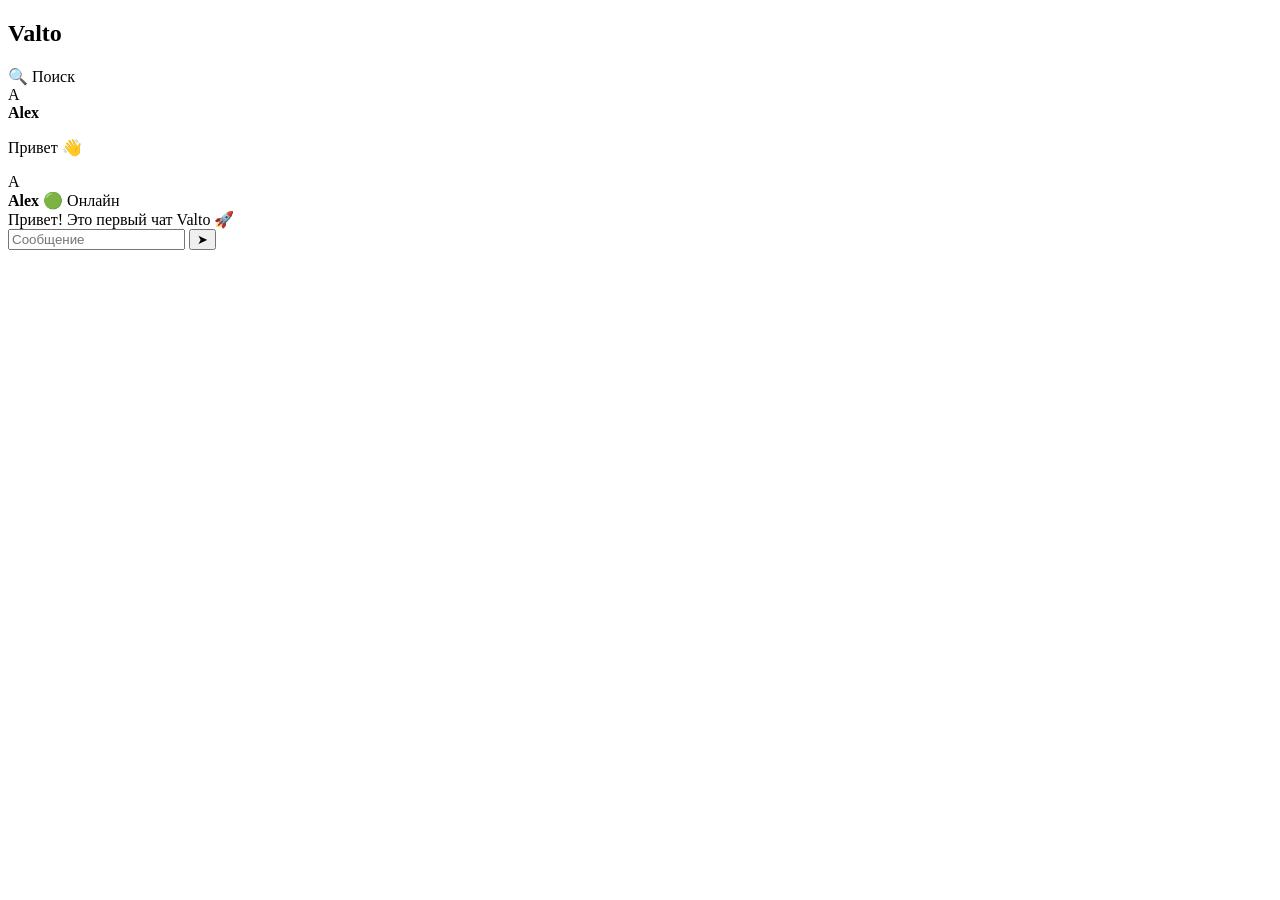
==== chat.html @ 217741d1 "Create chat.html" ====
<!DOCTYPE html>
<html lang="ru">

<head>

<meta charset="UTF-8">

<meta name="viewport" content="width=device-width, initial-scale=1.0">

<title>Valto Chat</title>

<link rel="stylesheet" href="css/chat.css">

</head>


<body>


<div class="app">


<aside class="sidebar">

<h1>
Valto
</h1>

<div class="search">
🔍 Поиск
</div>


<div class="chat-item">

<div class="avatar">
A
</div>

<div>
<b>Alex</b>
<p>Привет 👋</p>
</div>

</div>


</aside>



<section class="conversation">


<header>

<div class="avatar">
A
</div>

<div>

<b>
Alex
</b>

<span>
🟢 Онлайн
</span>

</div>

</header>



<div class="messages">


<div class="message">
Привет! Это первый чат Valto 🚀
</div>


</div>



<footer>

<input placeholder="Сообщение">

<button>
➤
</button>

</footer>


</section>


</div>


</body>

</html>
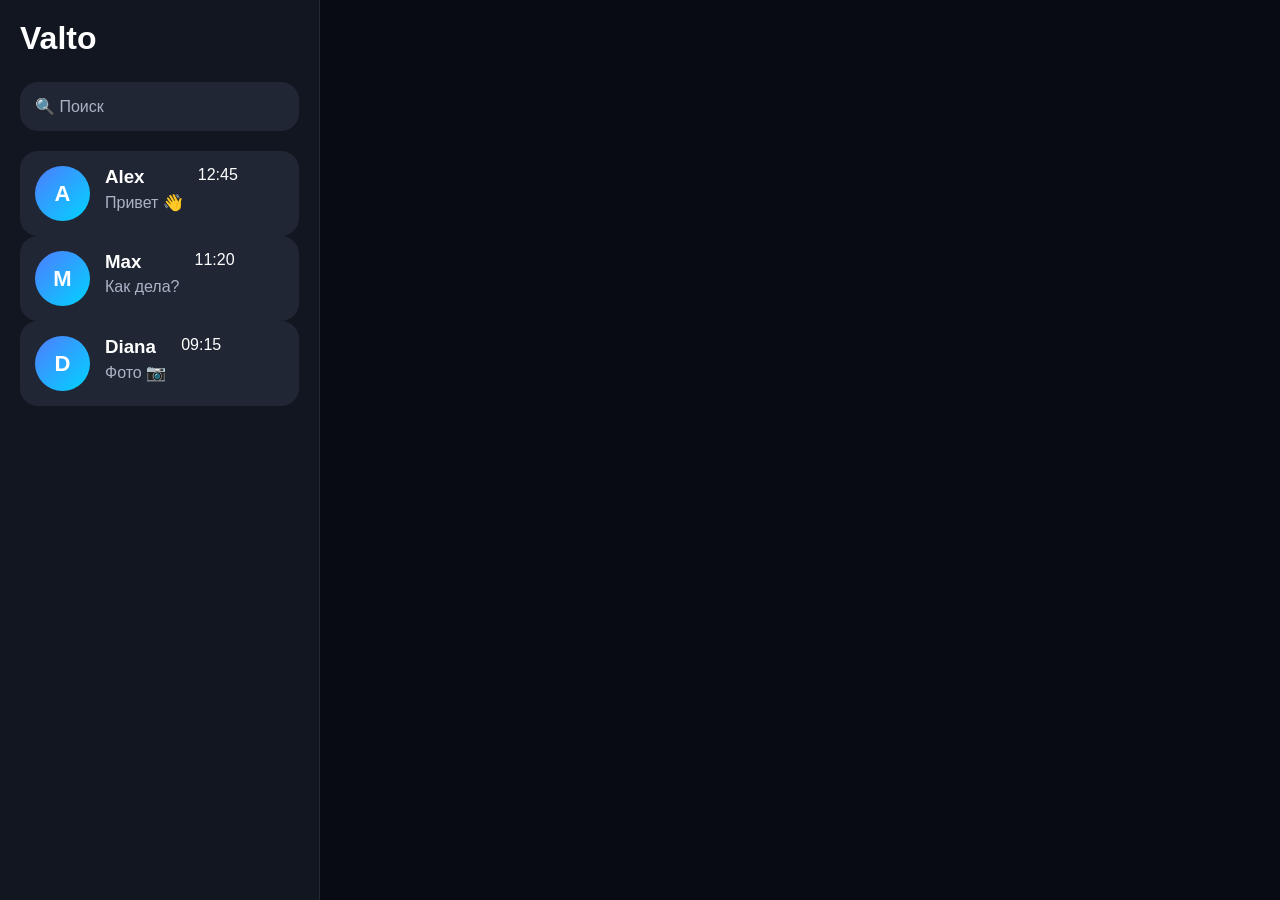
==== commit 9d40961b: "Update chat.html" ====
--- a/chat.html
+++ b/chat.html
@@ -31,78 +31,85 @@
 </div>
 
 
-<div class="chat-item">
+<div class="chat-list">
+
+
+<div class="chat-item active">
 
 <div class="avatar">
 A
 </div>
 
-<div>
-<b>Alex</b>
-<p>Привет 👋</p>
-</div>
+<div class="chat-info">
+
+<h3>
+Alex
+</h3>
+
+<p>
+Привет 👋
+</p>
 
 </div>
 
-
-</aside>
-
-
-
-<section class="conversation">
-
-
-<header>
-
-<div class="avatar">
-A
-</div>
-
-<div>
-
-<b>
-Alex
-</b>
-
-<span>
-🟢 Онлайн
+<span class="time">
+12:45
 </span>
-
-</div>
-
-</header>
-
-
-
-<div class="messages">
-
-
-<div class="message">
-Привет! Это первый чат Valto 🚀
-</div>
-
 
 </div>
 
 
 
-<footer>
+<div class="chat-item">
 
-<input placeholder="Сообщение">
+<div class="avatar">
+M
+</div>
 
-<button>
-➤
-</button>
+<div class="chat-info">
 
-</footer>
+<h3>
+Max
+</h3>
 
+<p>
+Как дела?
+</p>
 
-</section>
+</div>
 
+<span class="time">
+11:20
+</span>
 
 </div>
 
 
-</body>
 
-</html>
+
+<div class="chat-item">
+
+<div class="avatar">
+D
+</div>
+
+<div class="chat-info">
+
+<h3>
+Diana
+</h3>
+
+<p>
+Фото 📷
+</p>
+
+</div>
+
+<span class="time">
+09:15
+</span>
+
+</div>
+
+
+</div>
--- a/css/chat.css
+++ b/css/chat.css
@@ -0,0 +1,272 @@
+*{
+    margin:0;
+    padding:0;
+    box-sizing:border-box;
+}
+
+
+body{
+
+    height:100vh;
+
+    background:#080B12;
+
+    color:white;
+
+    font-family:
+    -apple-system,
+    BlinkMacSystemFont,
+    "Segoe UI",
+    sans-serif;
+
+}
+
+
+
+.app{
+
+    height:100vh;
+
+    display:flex;
+
+}
+
+
+
+/* Левая панель */
+
+.sidebar{
+
+    width:320px;
+
+    background:#111620;
+
+    padding:20px;
+
+    border-right:1px solid rgba(255,255,255,.08);
+
+}
+
+
+.sidebar h1{
+
+    font-size:32px;
+
+    margin-bottom:25px;
+
+}
+
+
+
+.search{
+
+    background:#202634;
+
+    padding:15px;
+
+    border-radius:18px;
+
+    color:#AAB3C5;
+
+    margin-bottom:20px;
+
+}
+
+
+
+.chat-item{
+
+    display:flex;
+
+    gap:15px;
+
+    padding:15px;
+
+    border-radius:18px;
+
+    background:#202634;
+
+}
+
+
+
+.avatar{
+
+    width:55px;
+
+    height:55px;
+
+    border-radius:50%;
+
+    display:flex;
+
+    align-items:center;
+
+    justify-content:center;
+
+    font-weight:bold;
+
+    font-size:22px;
+
+    background:
+
+    linear-gradient(
+        135deg,
+        #4F7CFF,
+        #00D4FF
+    );
+
+}
+
+
+
+.chat-item p{
+
+    color:#AAB3C5;
+
+    margin-top:5px;
+
+}
+
+
+
+/* Окно чата */
+
+
+.conversation{
+
+    flex:1;
+
+    display:flex;
+
+    flex-direction:column;
+
+}
+
+
+
+header{
+
+    height:80px;
+
+    background:#111620;
+
+    display:flex;
+
+    align-items:center;
+
+    gap:15px;
+
+    padding:20px;
+
+}
+
+
+
+header span{
+
+    display:block;
+
+    color:#2ED573;
+
+    font-size:14px;
+
+}
+
+
+
+.messages{
+
+    flex:1;
+
+    padding:25px;
+
+}
+
+
+
+.message{
+
+    background:#202634;
+
+    padding:15px;
+
+    border-radius:20px;
+
+    max-width:60%;
+
+}
+
+
+
+/* Поле ввода */
+
+
+footer{
+
+    display:flex;
+
+    gap:10px;
+
+    padding:20px;
+
+}
+
+
+
+footer input{
+
+    flex:1;
+
+    background:#202634;
+
+    border:none;
+
+    outline:none;
+
+    color:white;
+
+    padding:15px;
+
+    border-radius:20px;
+
+}
+
+
+
+footer button{
+
+    width:55px;
+
+    height:55px;
+
+    border-radius:50%;
+
+    border:none;
+
+    background:#4F7CFF;
+
+    color:white;
+
+    font-size:20px;
+
+}
+
+
+
+@media(max-width:700px){
+
+    .sidebar{
+
+        width:100px;
+
+    }
+
+
+    .sidebar h1{
+
+        display:none;
+
+    }
+
+}
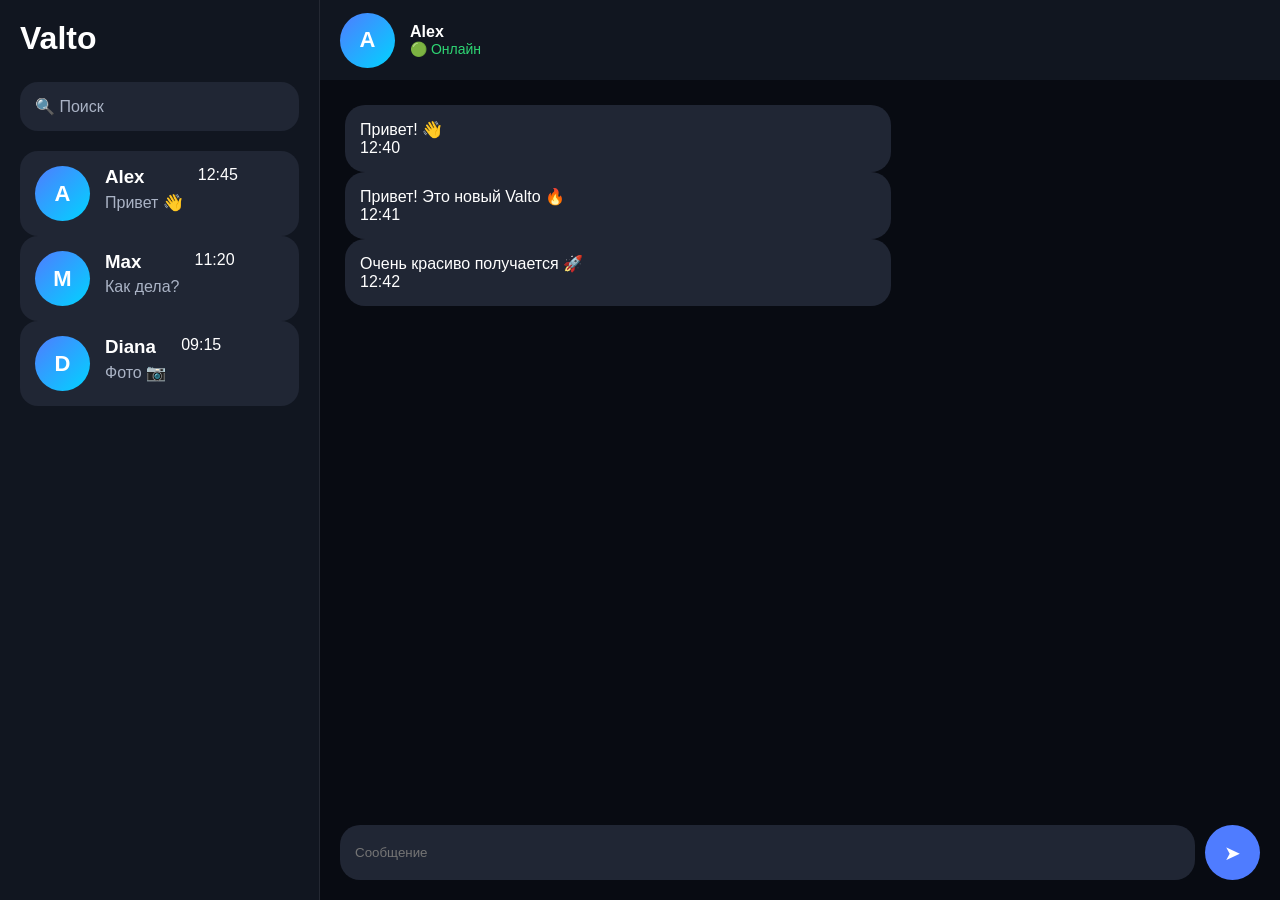
==== commit 0dfbdf7c: "Update chat.html" ====
--- a/chat.html
+++ b/chat.html
@@ -86,7 +86,6 @@
 
 
 
-
 <div class="chat-item">
 
 <div class="avatar">
@@ -113,3 +112,102 @@
 
 
 </div>
+
+
+</aside>
+
+
+
+<section class="conversation">
+
+
+<header>
+
+<div class="avatar">
+A
+</div>
+
+<div>
+
+<b>
+Alex
+</b>
+
+<span>
+🟢 Онлайн
+</span>
+
+</div>
+
+</header>
+
+
+
+<div class="messages">
+
+
+<div class="message incoming">
+
+<p>
+Привет! 👋
+</p>
+
+<span>
+12:40
+</span>
+
+</div>
+
+
+
+<div class="message outgoing">
+
+<p>
+Привет! Это новый Valto 🔥
+</p>
+
+<span>
+12:41
+</span>
+
+</div>
+
+
+
+<div class="message incoming">
+
+<p>
+Очень красиво получается 🚀
+</p>
+
+<span>
+12:42
+</span>
+
+</div>
+
+
+</div>
+
+
+
+<footer>
+
+<input placeholder="Сообщение">
+
+<button>
+➤
+</button>
+
+</footer>
+
+
+</section>
+
+
+</div>
+
+
+</body>
+
+</html>
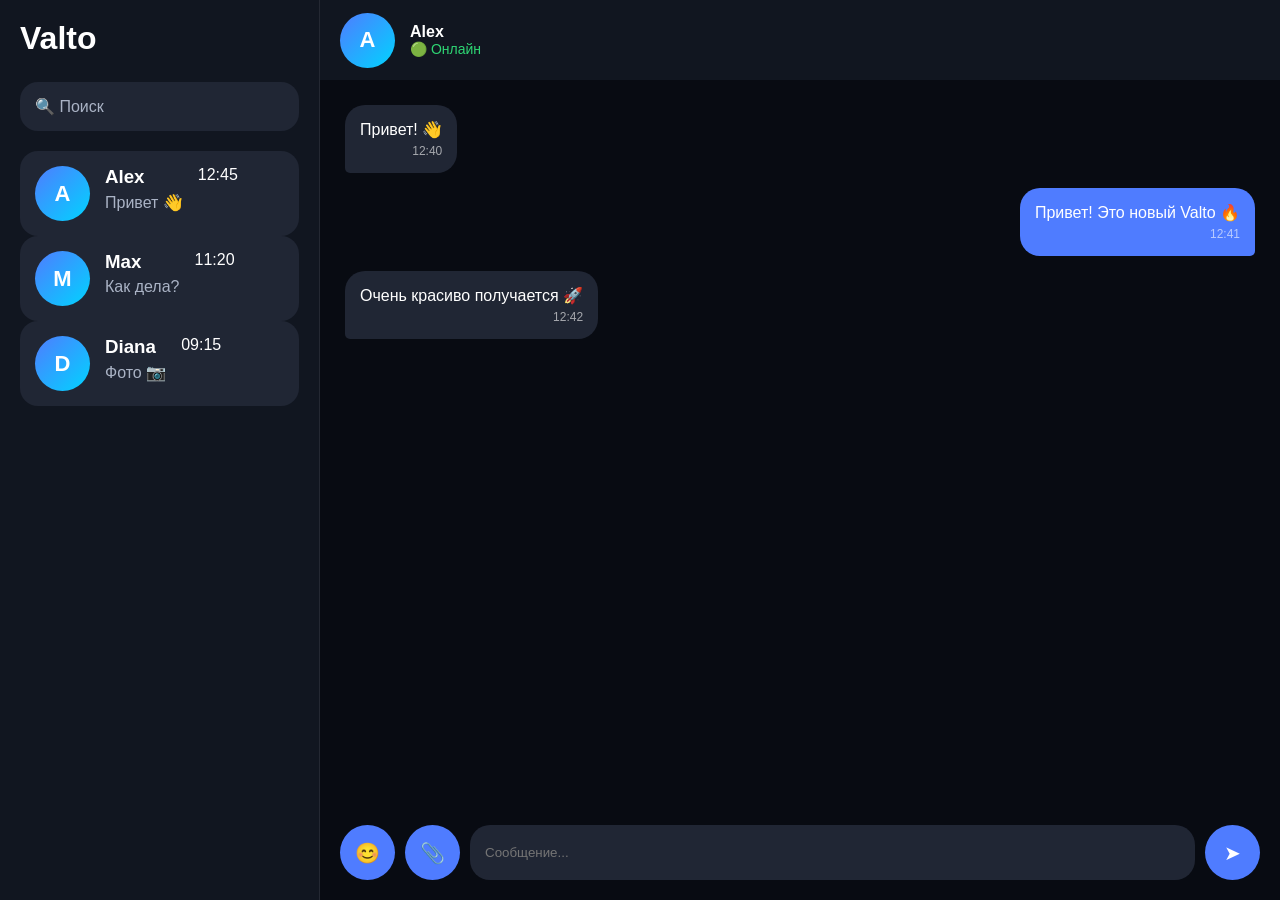
==== commit 7726ae98: "Update chat.html" ====
--- a/chat.html
+++ b/chat.html
@@ -191,14 +191,27 @@
 
 
 
-<footer>
-
-<input placeholder="Сообщение">
-
-<button>
+<footer class="composer">
+
+
+<button class="icon">
+😊
+</button>
+
+
+<button class="icon">
+📎
+</button>
+
+
+<input placeholder="Сообщение...">
+
+
+<button class="send">
 ➤
 </button>
 
+
 </footer>
 
 
--- a/css/chat.css
+++ b/css/chat.css
@@ -270,3 +270,220 @@
     }
 
 }
+/* =========================
+   VALTO MOBILE FIX
+========================= */
+
+
+@media(max-width:700px){
+
+
+.app{
+
+    display:flex;
+
+}
+
+
+/* левая панель */
+
+.sidebar{
+
+    width:190px;
+
+    padding:12px;
+
+}
+
+
+
+.sidebar h1{
+
+    font-size:24px;
+
+}
+
+
+
+.search{
+
+    font-size:14px;
+
+    padding:12px;
+
+}
+
+
+
+/* список чатов */
+
+
+.chat-item{
+
+    padding:10px;
+
+    gap:10px;
+
+}
+
+
+.avatar{
+
+    width:45px;
+
+    height:45px;
+
+    min-width:45px;
+
+    font-size:18px;
+
+}
+
+
+
+.chat-item b{
+
+    font-size:15px;
+
+}
+
+
+
+.chat-item p{
+
+    font-size:13px;
+
+}
+
+
+
+/* окно переписки */
+
+
+header{
+
+    padding:12px;
+
+    height:70px;
+
+}
+
+
+
+header .avatar{
+
+    width:45px;
+
+    height:45px;
+
+}
+
+
+
+.messages{
+
+    padding:15px;
+
+}
+
+
+
+.message{
+
+    max-width:85%;
+
+    font-size:15px;
+
+    padding:12px 15px;
+
+}
+
+
+
+/* ввод */
+
+
+footer{
+
+    padding:10px;
+
+}
+
+
+
+footer input{
+
+    height:50px;
+
+}
+
+
+
+footer button{
+
+    width:50px;
+
+    height:50px;
+
+}
+
+
+
+}
+/* VALTO MESSAGE ALIGN */
+
+
+.message{
+
+    width:fit-content;
+
+    max-width:75%;
+
+    margin-bottom:15px;
+
+}
+
+
+
+.incoming{
+
+    margin-right:auto;
+
+    background:#202634;
+
+    border-bottom-left-radius:5px;
+
+}
+
+
+
+.outgoing{
+
+    margin-left:auto;
+
+    background:#4F7CFF;
+
+    border-bottom-right-radius:5px;
+
+}
+
+
+
+.message p{
+
+    margin-bottom:5px;
+
+}
+
+
+.message span{
+
+    display:block;
+
+    text-align:right;
+
+    font-size:12px;
+
+    opacity:.6;
+
+}
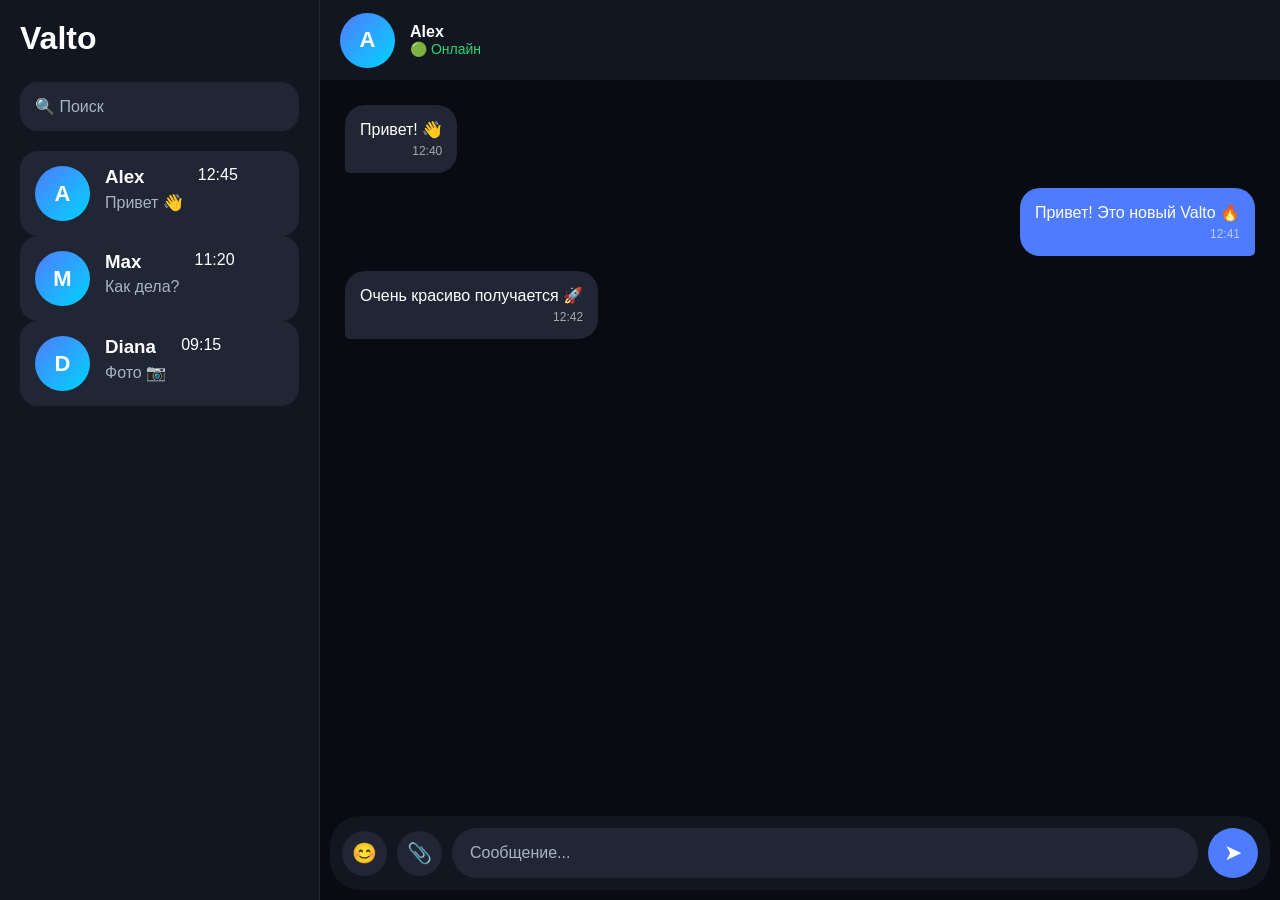
==== commit 43526891: "Update chat.html" ====
--- a/chat.html
+++ b/chat.html
@@ -121,7 +121,7 @@
 <section class="conversation">
 
 
-<header>
+<header class="glass">
 
 <div class="avatar">
 A
@@ -191,7 +191,7 @@
 
 
 
-<footer class="composer">
+<footer class="composer glass">
 
 
 <button class="icon">
--- a/css/chat.css
+++ b/css/chat.css
@@ -487,3 +487,107 @@
     opacity:.6;
 
 }
+/* =========================
+   VALTO INPUT BAR
+========================= */
+
+
+.composer{
+
+    display:flex;
+
+    align-items:center;
+
+    gap:10px;
+
+    padding:12px;
+
+    margin:10px;
+
+    border-radius:30px;
+
+    background:#111620;
+
+}
+
+
+
+.composer input{
+
+    flex:1;
+
+    height:50px;
+
+    background:#202634;
+
+    border:none;
+
+    outline:none;
+
+    color:white;
+
+    padding:0 18px;
+
+    border-radius:25px;
+
+    font-size:16px;
+
+}
+
+
+
+.composer input::placeholder{
+
+    color:#AAB3C5;
+
+}
+
+
+
+.composer .icon{
+
+    width:45px;
+
+    height:45px;
+
+    border-radius:50%;
+
+    border:none;
+
+    background:#202634;
+
+    color:white;
+
+    font-size:20px;
+
+}
+
+
+
+.composer .send{
+
+    width:50px;
+
+    height:50px;
+
+    border-radius:50%;
+
+    border:none;
+
+    background:#4F7CFF;
+
+    color:white;
+
+    font-size:22px;
+
+    transition:.25s;
+
+}
+
+
+
+.composer .send:active{
+
+    transform:scale(.85);
+
+}
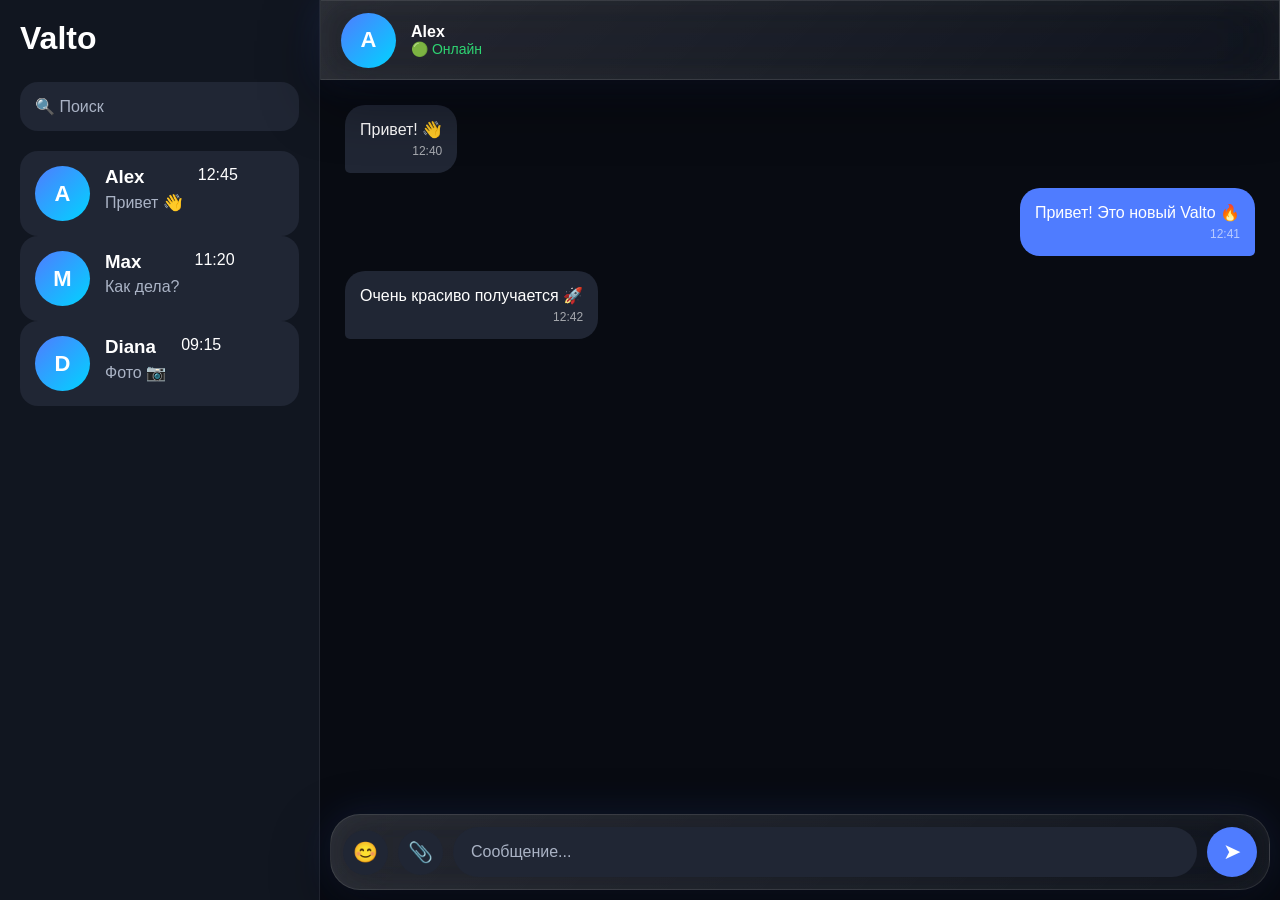
==== commit a3fe435e: "Update chat.html" ====
--- a/chat.html
+++ b/chat.html
@@ -18,7 +18,10 @@
 
 
 <div class="app">
-
+<script>
+const params = new URLSearchParams(window.location.search);
+const user = params.get("user") || "Alex";
+</script>
 
 <aside class="sidebar">
 
@@ -34,7 +37,7 @@
 <div class="chat-list">
 
 
-<div class="chat-item active">
+<div class="chat-item active" id="currentChat">
 
 <div class="avatar">
 A
@@ -219,7 +222,28 @@
 
 
 </div>
-
+  <script src="js/chat.js"></script>
+<script>
+const current = document.getElementById("currentChat");
+
+if (user === "Max") {
+  current.querySelector("h3").textContent = "Max";
+  current.querySelector("p").textContent = "Как дела?";
+  current.querySelector(".avatar").textContent = "M";
+}
+
+if (user === "Diana") {
+  current.querySelector("h3").textContent = "Diana";
+  current.querySelector("p").textContent = "Фото 📷";
+  current.querySelector(".avatar").textContent = "D";
+}
+
+if (user === "Alex") {
+  current.querySelector("h3").textContent = "Alex";
+  current.querySelector("p").textContent = "Привет 👋";
+  current.querySelector(".avatar").textContent = "A";
+}
+</script>
 
 </body>
 
--- a/css/chat.css
+++ b/css/chat.css
@@ -591,3 +591,185 @@
     transform:scale(.85);
 
 }
+/* =====================
+   VALTO LIQUID GLASS
+===================== */
+
+
+.glass{
+
+background:
+
+linear-gradient(
+135deg,
+rgba(255,255,255,0.12),
+rgba(255,255,255,0.04)
+);
+
+
+backdrop-filter:
+
+blur(35px)
+saturate(160%);
+
+
+-webkit-backdrop-filter:
+
+blur(35px)
+saturate(160%);
+
+
+border:
+
+1px solid rgba(255,255,255,.12);
+
+
+box-shadow:
+
+0 15px 50px rgba(0,0,0,.35),
+
+inset 0 0 25px rgba(255,255,255,.06);
+
+
+}
+.glass{
+
+    position:relative;
+
+    overflow:hidden;
+
+}
+
+
+.glass::before{
+
+content:"";
+
+position:absolute;
+
+top:-80%;
+
+left:-120%;
+
+
+width:45%;
+
+height:250%;
+
+
+background:
+
+linear-gradient(
+120deg,
+transparent,
+rgba(255,255,255,.08),
+transparent
+);
+
+
+animation:
+
+glassMove 12s infinite;
+
+
+pointer-events:none;
+
+}
+
+
+
+@keyframes glassMove{
+
+
+0%{
+
+transform:translateX(-150%) rotate(25deg);
+
+opacity:0;
+
+}
+
+
+40%{
+
+opacity:.7;
+
+}
+
+
+100%{
+
+transform:translateX(350%) rotate(25deg);
+
+opacity:0;
+
+}
+
+
+}
+.message{
+
+max-width:70%;
+
+word-wrap:break-word;
+
+overflow-wrap:break-word;
+
+}
+/* =====================
+   VALTO GLASS GLOW
+===================== */
+
+
+.glass{
+
+    box-shadow:
+
+    0 20px 60px rgba(0,0,0,.45),
+
+    0 0 40px rgba(79,124,255,.15),
+
+    inset 0 0 30px rgba(255,255,255,.05);
+
+}
+.glass{
+
+animation: glassGlow 8s infinite alternate;
+
+}
+
+
+
+@keyframes glassGlow{
+
+
+0%{
+
+box-shadow:
+
+0 20px 60px rgba(0,0,0,.45),
+
+0 0 30px rgba(79,124,255,.10),
+
+inset 0 0 30px rgba(255,255,255,.05);
+
+}
+
+
+
+100%{
+
+
+box-shadow:
+
+0 20px 60px rgba(0,0,0,.45),
+
+0 0 50px rgba(79,124,255,.25),
+
+inset 0 0 35px rgba(255,255,255,.08);
+
+
+}
+
+
+}
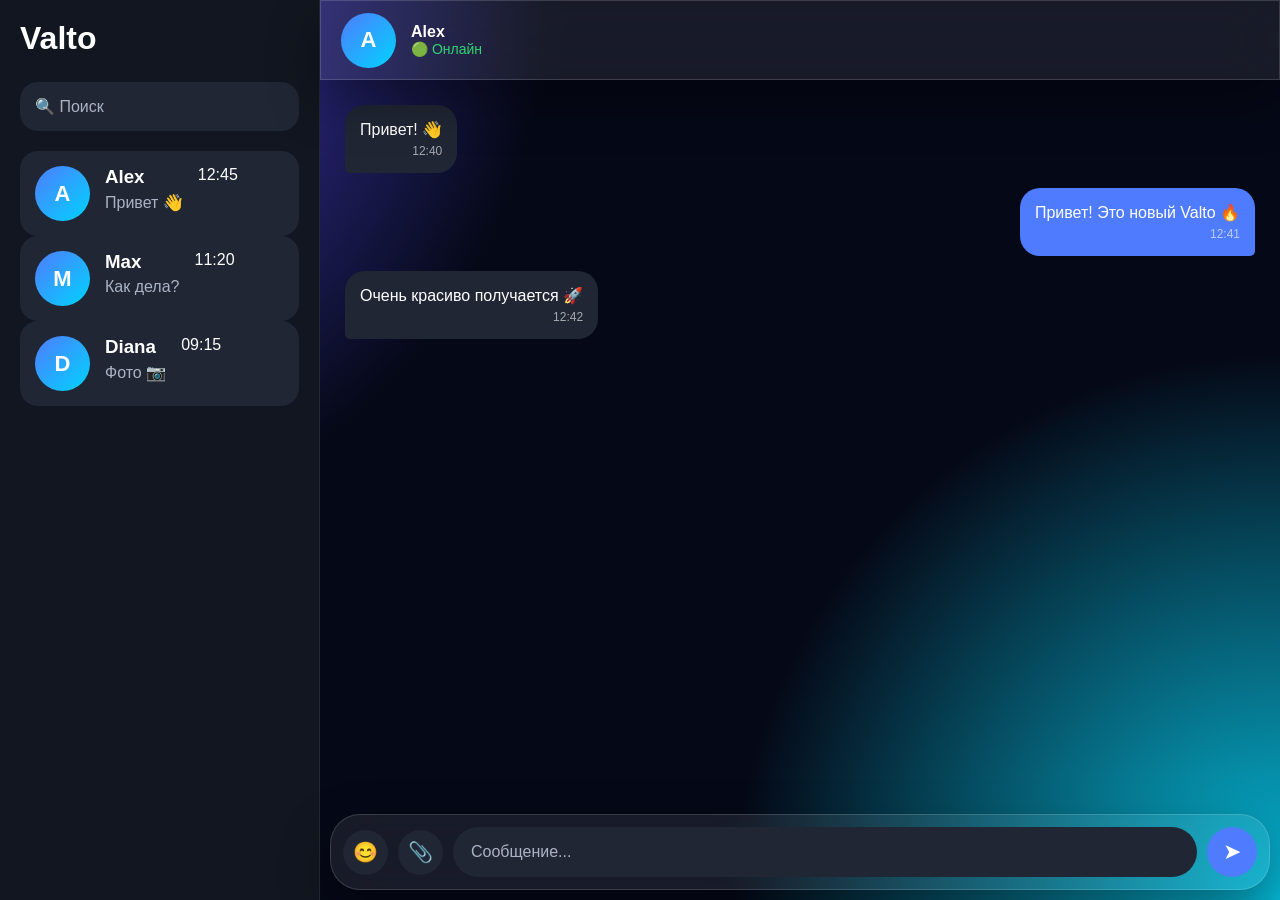
==== commit d748f68d: "Update chat.html" ====
--- a/chat.html
+++ b/chat.html
@@ -10,7 +10,7 @@
 <title>Valto Chat</title>
 
 <link rel="stylesheet" href="css/chat.css">
-
+<link rel="stylesheet" href="css/glass.css">
 </head>
 
 
--- a/css/glass.css
+++ b/css/glass.css
@@ -0,0 +1,76 @@
+/* =====================
+   VALTO LIQUID GLASS
+===================== */
+
+
+body {
+    background:
+    radial-gradient(circle at top left, #4f46e5, transparent 35%),
+    radial-gradient(circle at bottom right, #06b6d4, transparent 35%),
+    #050816;
+
+    color: white;
+    overflow-x: hidden;
+}
+
+
+/* стеклянная поверхность */
+
+.glass {
+
+    background: rgba(255,255,255,0.08);
+
+    backdrop-filter: blur(25px);
+    -webkit-backdrop-filter: blur(25px);
+
+    border: 1px solid rgba(255,255,255,0.15);
+
+    box-shadow:
+    0 20px 50px rgba(0,0,0,0.35);
+
+}
+
+
+/* плавное появление */
+
+.fade-in {
+
+    animation: fadeIn .6s ease;
+
+}
+
+
+@keyframes fadeIn {
+
+    from {
+        opacity:0;
+        transform: translateY(20px);
+    }
+
+    to {
+        opacity:1;
+        transform:translateY(0);
+    }
+
+}
+
+
+/* кнопки */
+
+button,
+.btn {
+
+    transition: .3s ease;
+
+}
+
+
+button:hover,
+.btn:hover {
+
+    transform: translateY(-3px);
+
+    box-shadow:
+    0 10px 30px rgba(99,102,241,.5);
+
+}
